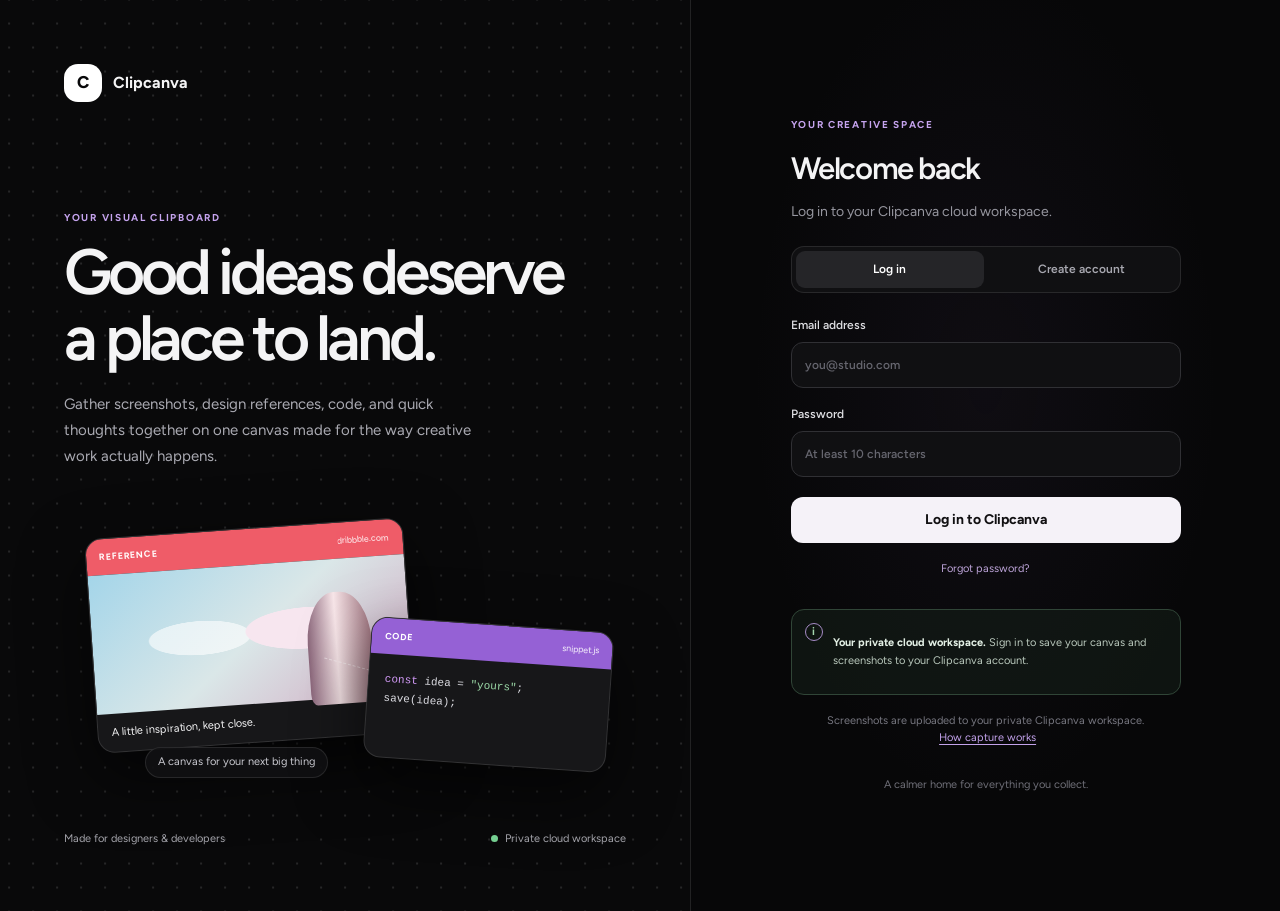
==== auth.html @ 09b08ea8 "Initial Clipcanva app" ====
<!doctype html>
<html lang="en">
  <head>
    <meta charset="utf-8" />
    <meta
      name="viewport"
      content="width=device-width, initial-scale=1, viewport-fit=cover"
    />
    <meta name="theme-color" content="#070708" />
    <meta
      name="description"
      content="Sign in to your private Clipcanva cloud workspace."
    />
    <title>Sign in — Clipcanva</title>
    <link
      href="https://fonts.googleapis.com/css2?family=Figtree:wght@400;500;600;700&display=swap"
      rel="stylesheet"
    />
    <link rel="stylesheet" href="auth.css" />
    <script src="supabase-config.js"></script>
    <script type="module" src="auth.js"></script>
  </head>
  <body>
    <main class="auth-layout">
      <section class="intro" aria-labelledby="brand-title">
        <a class="brand" href="auth.html" aria-label="Clipcanva home">
          <span class="brand-mark" aria-hidden="true">C</span>
          <span id="brand-title">Clipcanva</span>
        </a>

        <div class="intro-copy">
          <p class="eyebrow">YOUR VISUAL CLIPBOARD</p>
          <h1>Good ideas deserve a place to land.</h1>
          <p class="lede">
            Gather screenshots, design references, code, and quick thoughts
            together on one canvas made for the way creative work actually
            happens.
          </p>
        </div>

        <div class="preview-canvas" aria-hidden="true">
          <article class="sample-card sample-image">
            <div class="sample-top">REFERENCE <span>dribbble.com</span></div>
            <div class="sample-art"></div>
            <div class="sample-caption">A little inspiration, kept close.</div>
          </article>
          <article class="sample-card sample-code">
            <div class="sample-top">CODE <span>snippet.js</span></div>
            <pre><i>const</i> idea = <b>"yours"</b>;
save(idea);</pre>
          </article>
          <div class="sample-connection"></div>
          <div class="canvas-note">A canvas for your next big thing</div>
        </div>

        <footer class="intro-footer">
          <span>Made for designers &amp; developers</span>
          <span class="local-indicator"><i></i>Private cloud workspace</span>
        </footer>
      </section>

      <section class="auth-side" aria-labelledby="form-title">
        <div class="auth-card">
          <div class="mobile-brand">
            <span class="brand-mark" aria-hidden="true">C</span>
            <span>Clipcanva</span>
          </div>

          <div class="form-heading">
            <p class="eyebrow">YOUR CREATIVE SPACE</p>
            <h2 id="form-title">Welcome back</h2>
            <p id="form-description">
              Log in to your Clipcanva cloud workspace.
            </p>
          </div>

          <div class="mode-switch" role="group" aria-label="Choose an action">
            <button
              class="mode-button is-active"
              id="login-mode"
              type="button"
              aria-pressed="true"
            >
              Log in
            </button>
            <button
              class="mode-button"
              id="signup-mode"
              type="button"
              aria-pressed="false"
            >
              Create account
            </button>
          </div>

          <form id="auth-form" novalidate>
            <label id="name-field" hidden>
              Your name
              <input
                id="name"
                name="name"
                type="text"
                autocomplete="name"
                maxlength="60"
                placeholder="Alex Morgan"
              />
            </label>

            <label>
              Email address
              <input
                id="email"
                name="email"
                type="email"
                autocomplete="email"
                maxlength="254"
                placeholder="you@studio.com"
                required
              />
            </label>

            <label id="password-field">
              Password
              <input
                id="password"
                name="password"
                type="password"
                autocomplete="current-password"
                minlength="10"
                maxlength="128"
                placeholder="At least 10 characters"
                required
              />
            </label>

            <p class="form-error" id="form-error" role="alert" hidden></p>

            <button class="continue-button" id="continue-button" type="submit">
              Log in to Clipcanva
            </button>
            <button class="forgot-button" id="forgot-password" type="button">
              Forgot password?
            </button>
          </form>

          <div class="local-notice">
            <span class="notice-icon" aria-hidden="true">i</span>
            <p>
              <strong>Your private cloud workspace.</strong> Sign in to save
              your canvas and screenshots to your Clipcanva account.
            </p>
          </div>

          <p class="privacy-note">
            Screenshots are uploaded to your private Clipcanva workspace.
            <a href="browser-extension/README.md">How capture works</a>
          </p>
        </div>
        <p class="auth-footnote">A calmer home for everything you collect.</p>
      </section>
    </main>
  </body>
</html>
---- auth.css ----
:root {
  color-scheme: dark;
  --background: #070708;
  --panel: #111113;
  --panel-raised: #18181b;
  --line: rgba(255, 255, 255, 0.1);
  --foreground: #f4f4f5;
  --muted: #96969f;
  --accent: #c493ff;
  box-sizing: border-box;
  font:
    14px/1.5 Figtree,
    system-ui,
    -apple-system,
    BlinkMacSystemFont,
    "Segoe UI",
    sans-serif;
}

* {
  box-sizing: inherit;
}

body {
  min-width: 320px;
  min-height: 100vh;
  margin: 0;
  background: var(--background);
  color: var(--foreground);
}

button,
input {
  font: inherit;
}

a {
  color: inherit;
}

.auth-layout {
  display: grid;
  min-height: 100vh;
  grid-template-columns: minmax(0, 1.08fr) minmax(410px, 0.92fr);
}

.intro {
  position: relative;
  display: flex;
  min-height: 100vh;
  flex-direction: column;
  overflow: hidden;
  padding: clamp(24px, 5vw, 64px);
  border-right: 1px solid var(--line);
  background-color: #09090a;
  background-image: radial-gradient(
    circle,
    rgba(255, 255, 255, 0.12) 1px,
    transparent 1.4px
  );
  background-position: center;
  background-size: 24px 24px;
}

.brand {
  z-index: 1;
  display: inline-flex;
  width: fit-content;
  align-items: center;
  gap: 11px;
  font-size: 16px;
  font-weight: 700;
  text-decoration: none;
}

.brand-mark {
  display: inline-grid;
  width: 38px;
  height: 38px;
  flex: none;
  place-items: center;
  border-radius: 14px;
  background: #fff;
  color: #080809;
  font-size: 17px;
  font-weight: 750;
}

.intro-copy {
  z-index: 1;
  width: min(520px, 100%);
  margin: clamp(64px, 12vh, 128px) 0 34px;
}

.eyebrow {
  margin: 0 0 14px;
  color: #c6a4ef;
  font-size: 10px;
  font-weight: 700;
  letter-spacing: 0.17em;
}

.intro h1 {
  max-width: 510px;
  margin: 0;
  font-size: clamp(38px, 5vw, 64px);
  font-weight: 600;
  letter-spacing: -0.065em;
  line-height: 1.03;
}

.lede {
  max-width: 425px;
  margin: 20px 0 0;
  color: #aaaab2;
  font-size: 15px;
  line-height: 1.75;
}

.preview-canvas {
  position: relative;
  width: min(540px, 100%);
  min-height: 275px;
  flex: 1;
  margin: auto auto 52px;
}

.sample-card {
  position: absolute;
  overflow: hidden;
  border: 1px solid rgba(255, 255, 255, 0.12);
  border-radius: 17px;
  background: #171719;
  box-shadow: 0 24px 65px #0009;
}

.sample-image {
  top: 24px;
  left: 3%;
  width: 59%;
  transform: rotate(-4deg);
}

.sample-top {
  display: flex;
  justify-content: space-between;
  gap: 8px;
  padding: 11px 13px;
  background: #ef5c68;
  color: white;
  font-size: 9px;
  font-weight: 700;
  letter-spacing: 0.09em;
}

.sample-top span {
  overflow: hidden;
  font-weight: 500;
  letter-spacing: 0;
  opacity: 0.8;
  text-overflow: ellipsis;
  white-space: nowrap;
}

.sample-art {
  position: relative;
  height: 139px;
  background:
    radial-gradient(ellipse at 68% 48%, #f7e6ef 0 20%, transparent 20.5%),
    radial-gradient(ellipse at 34% 50%, #fff9 0 17%, transparent 17.5%),
    linear-gradient(140deg, #a4d5e9, #dae7e8 51%, #d2acc3);
}

.sample-art::after {
  position: absolute;
  right: 12%;
  bottom: -6px;
  width: 20%;
  height: 80%;
  border-radius: 46% 46% 10% 10%;
  background: linear-gradient(90deg, #8b677b, #f8e6e9 45%, #a27883);
  content: "";
}

.sample-caption {
  padding: 11px 13px;
  font-size: 11px;
}

.sample-code {
  z-index: 1;
  top: 120px;
  right: 1%;
  width: 45%;
  transform: rotate(4deg);
}

.sample-code .sample-top {
  background: #9561d5;
}

.sample-code pre {
  min-height: 103px;
  margin: 0;
  padding: 16px;
  color: #dddde3;
  font:
    11px/1.8 ui-monospace,
    SFMono-Regular,
    Menlo,
    monospace;
}

.sample-code i {
  color: #d29af7;
  font-style: normal;
}

.sample-code b {
  color: #9cdaa8;
  font-weight: 500;
}

.sample-connection {
  position: absolute;
  top: 164px;
  left: 46%;
  width: 15%;
  border-top: 1px dashed #ffffff70;
  transform: rotate(15deg);
}

.canvas-note {
  position: absolute;
  bottom: 1px;
  left: 13%;
  padding: 6px 12px;
  border: 1px solid var(--line);
  border-radius: 99px;
  background: #111113e8;
  color: #c8c8cf;
  font-size: 11px;
}

.intro-footer {
  z-index: 1;
  display: flex;
  justify-content: space-between;
  gap: 12px;
  color: #a3a3aa;
  font-size: 11px;
}

.local-indicator {
  display: inline-flex;
  align-items: center;
  gap: 7px;
}

.local-indicator i {
  width: 7px;
  height: 7px;
  border-radius: 50%;
  background: #75cf91;
}

.auth-side {
  display: flex;
  min-height: 100vh;
  flex-direction: column;
  align-items: center;
  justify-content: center;
  padding: 44px clamp(24px, 6vw, 76px);
  background:
    radial-gradient(
      ellipse at 50% 42%,
      rgba(107, 77, 145, 0.08),
      transparent 56%
    ),
    var(--background);
}

.auth-card {
  width: min(390px, 100%);
}

.mobile-brand {
  display: none;
  align-items: center;
  gap: 10px;
  margin-bottom: 36px;
  font-weight: 700;
}

.form-heading h2 {
  margin: 0;
  font-size: 31px;
  font-weight: 600;
  letter-spacing: -0.045em;
}

.form-heading > p:last-child {
  margin: 8px 0 24px;
  color: var(--muted);
}

.mode-switch {
  display: grid;
  grid-template-columns: 1fr 1fr;
  gap: 4px;
  margin-bottom: 23px;
  padding: 4px;
  border: 1px solid var(--line);
  border-radius: 13px;
  background: #101012;
}

.mode-button {
  min-height: 37px;
  border: 0;
  border-radius: 9px;
  background: transparent;
  color: #a8a8b0;
  cursor: pointer;
  font-size: 12px;
  font-weight: 600;
}

.mode-button.is-active {
  background: #252528;
  color: #fff;
}

form label {
  display: block;
  margin: 0 0 17px;
  color: #dedee2;
  font-size: 12px;
  font-weight: 550;
}

form input {
  width: 100%;
  height: 46px;
  margin-top: 8px;
  padding: 0 13px;
  border: 1px solid #303034;
  border-radius: 12px;
  outline: 0;
  background: #101012;
  color: var(--foreground);
  transition:
    border-color 0.16s,
    box-shadow 0.16s;
}

form input::placeholder {
  color: #66666f;
}

form input:focus {
  border-color: #b38add;
  box-shadow: 0 0 0 3px #bc8eff1a;
}

form input[aria-invalid="true"] {
  border-color: #f27777;
}

.continue-button {
  width: 100%;
  min-height: 46px;
  margin-top: 3px;
  border: 0;
  border-radius: 12px;
  background: #f5f2f8;
  color: #111012;
  cursor: pointer;
  font-weight: 700;
  transition:
    transform 0.16s,
    background 0.16s;
}

.continue-button:hover {
  transform: translateY(-1px);
  background: #fff;
}

.continue-button:focus-visible,
.mode-button:focus-visible,
.forgot-button:focus-visible,
a:focus-visible {
  outline: 2px solid #d8bdff;
  outline-offset: 3px;
}

.forgot-button {
  display: block;
  min-height: 36px;
  margin: 8px auto 0;
  padding: 5px 10px;
  border: 0;
  background: transparent;
  color: #bca3d8;
  cursor: pointer;
  font-size: 11px;
}

.forgot-button:hover {
  color: #e2d2f4;
  text-decoration: underline;
  text-underline-offset: 3px;
}

.form-error {
  margin: -5px 0 14px;
  color: #ff9393;
  font-size: 12px;
}

.form-error.is-success {
  color: #9ce0ac;
}

.local-notice {
  display: flex;
  gap: 10px;
  margin-top: 22px;
  padding: 13px;
  border: 1px solid #304537;
  border-radius: 13px;
  background: #17231b80;
}

.notice-icon {
  display: grid;
  width: 18px;
  height: 18px;
  flex: none;
  place-items: center;
  border: 1px solid #a68bc6;
  border-radius: 50%;
  color: #a4d6ae;
  font-size: 11px;
  font-weight: 700;
}

.local-notice p {
  color: #bac9bd;
  font-size: 11px;
  line-height: 1.65;
}

.local-notice strong {
  color: #e3f0e5;
}

.privacy-note {
  margin: 18px 0 0;
  color: #777780;
  font-size: 11px;
  text-align: center;
}

.privacy-note a {
  display: inline-block;
  margin-left: 4px;
  color: #c3a2eb;
  text-underline-offset: 3px;
}

.auth-footnote {
  margin: 31px 0 0;
  color: #6f6f78;
  font-size: 11px;
}

[hidden] {
  display: none !important;
}

@media (max-width: 860px) {
  .auth-layout {
    grid-template-columns: minmax(0, 0.9fr) minmax(390px, 1.1fr);
  }

  .intro {
    padding: 30px;
  }

  .intro h1 {
    font-size: clamp(36px, 5vw, 48px);
  }
}

@media (max-width: 680px) {
  .auth-layout {
    display: block;
  }

  .intro {
    display: none;
  }

  .auth-side {
    min-height: 100svh;
    padding: 30px 24px;
  }

  .mobile-brand {
    display: flex;
  }

  .auth-footnote {
    margin-top: 26px;
  }
}

@media (prefers-reduced-motion: reduce) {
  *,
  *::before,
  *::after {
    scroll-behavior: auto !important;
    transition-duration: 0.01ms !important;
    animation-duration: 0.01ms !important;
    animation-iteration-count: 1 !important;
  }
}
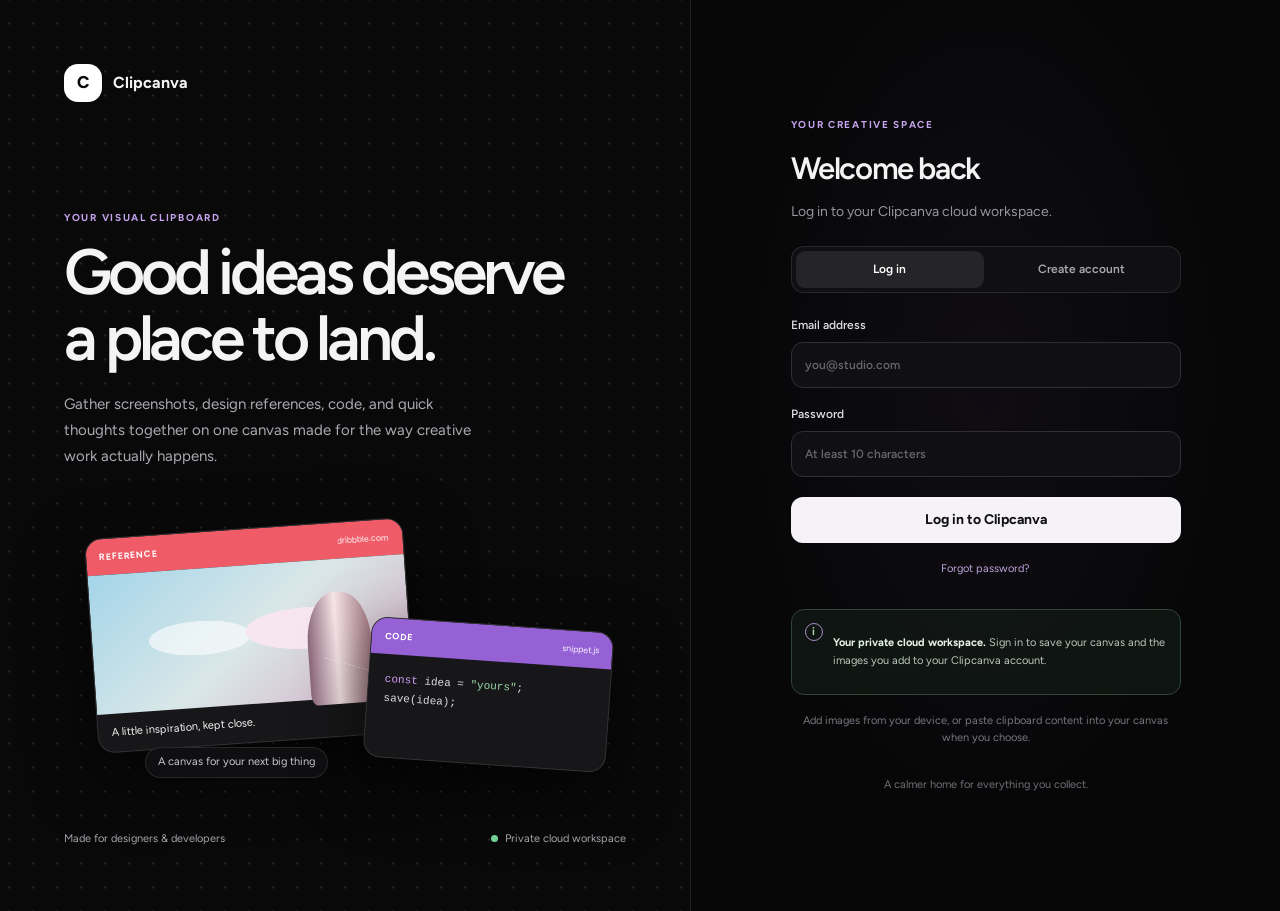
==== commit 22cf25b2: "Added Updated Supabase" ====
--- a/auth.html
+++ b/auth.html
@@ -147,13 +147,13 @@
             <span class="notice-icon" aria-hidden="true">i</span>
             <p>
               <strong>Your private cloud workspace.</strong> Sign in to save
-              your canvas and screenshots to your Clipcanva account.
+              your canvas and the images you add to your Clipcanva account.
             </p>
           </div>
 
           <p class="privacy-note">
-            Screenshots are uploaded to your private Clipcanva workspace.
-            <a href="browser-extension/README.md">How capture works</a>
+            Add images from your device, or paste clipboard content into your
+            canvas when you choose.
           </p>
         </div>
         <p class="auth-footnote">A calmer home for everything you collect.</p>
